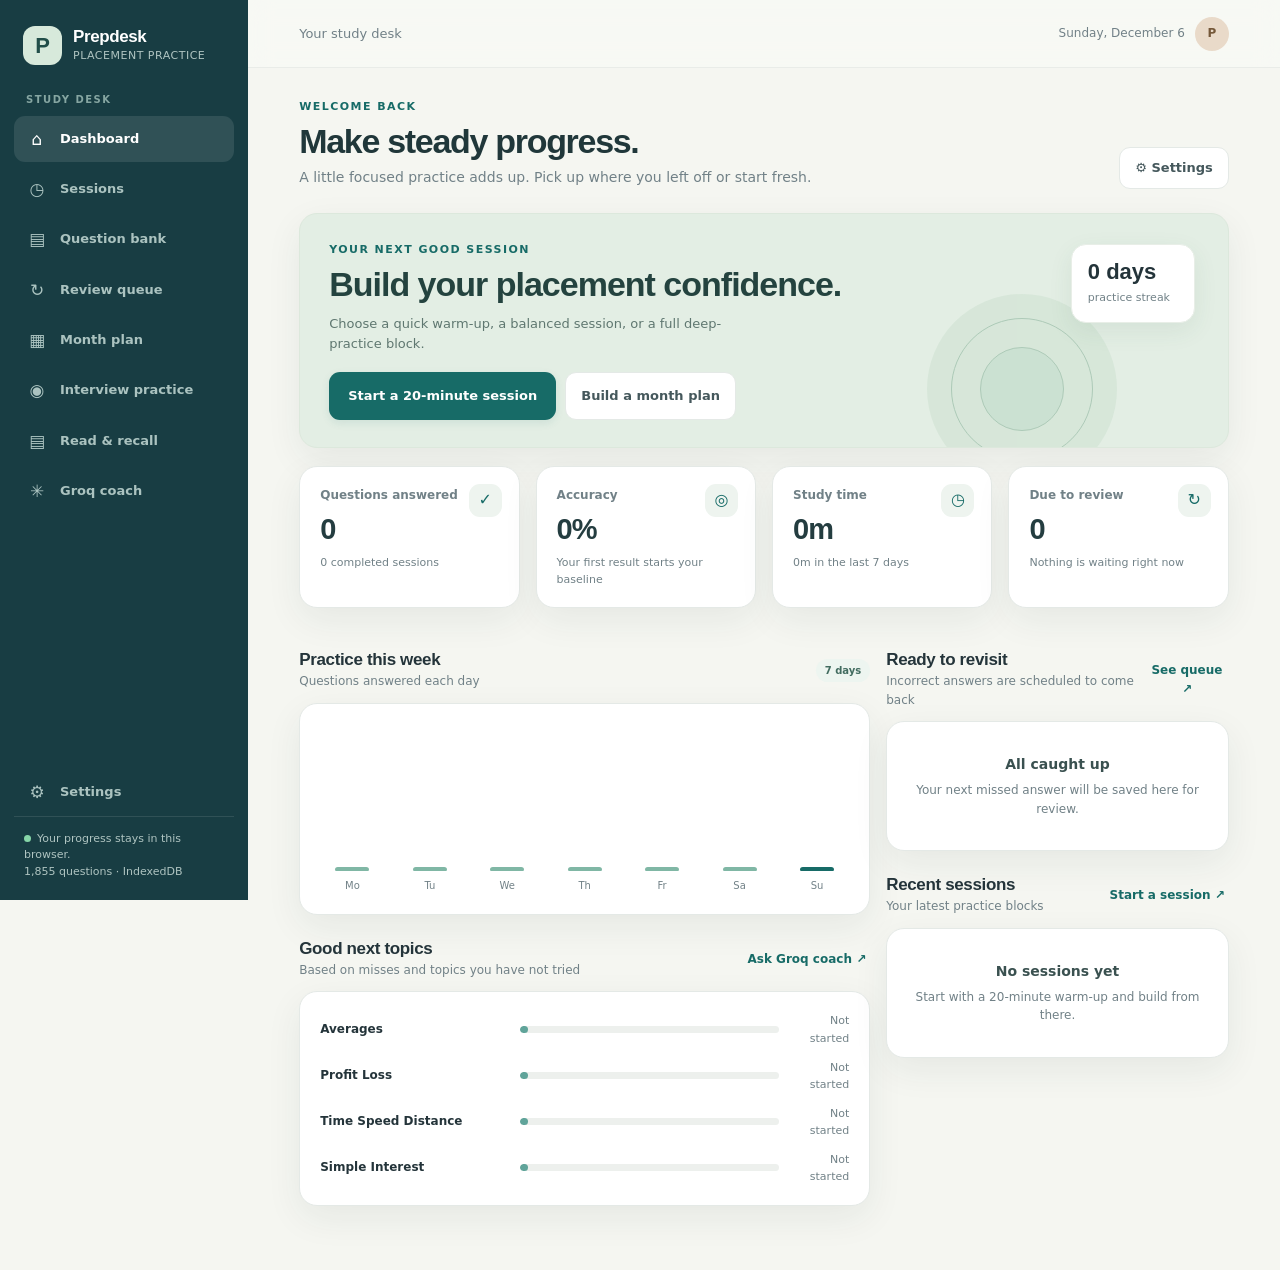
==== index.html @ 24a037cd "Add article recall practice and Netlify setup" ====
<!doctype html>
<html lang="en">
<head>
  <meta charset="utf-8">
  <meta name="viewport" content="width=device-width, initial-scale=1">
  <meta name="theme-color" content="#173c43">
  <meta name="description" content="A private, local placement aptitude practice desk with progress tracking, spaced review, study sessions, monthly planning, and a Groq-powered study coach.">
  <title>Prepdesk · Placement Practice</title>
  <link rel="manifest" href="manifest.webmanifest">
  <link rel="icon" href="icon.svg" type="image/svg+xml">
  <link rel="stylesheet" href="styles.css?v=20261112-reading1">
  <script defer src="app.js?v=20261112-reading1"></script>
</head>
<body>
  <div id="boot" class="boot-screen"><div class="boot-mark">P</div><div><strong>Prepdesk</strong><p>Opening your private study desk…</p></div></div>
  <div id="app" hidden></div>
  <noscript>This study app needs JavaScript enabled in your browser.</noscript>
</body>
</html>
---- styles.css ----
:root{color-scheme:light;--ink:#24343a;--muted:#718187;--line:#e4e9e6;--paper:#fff;--bg:#f5f6f1;--teal:#176b67;--teal2:#dfeee8;--nav:#183d43;--nav-muted:#abc3c0;--gold:#e6ae67;--peach:#f7e9d9;--red:#b44d48;--red-soft:#f9e7e4;--green:#26734d;--green-soft:#e2f2e8;--shadow:0 12px 36px rgba(28,52,50,.07);--radius:18px;font-family:'DM Sans',system-ui,-apple-system,'Segoe UI',sans-serif;font-synthesis:none;text-rendering:optimizeLegibility}
*{box-sizing:border-box}[hidden]{display:none!important}html{min-height:100%;background:var(--bg)}body{margin:0;color:var(--ink);font-size:15px;line-height:1.55}button,input,select,textarea{font:inherit}button{cursor:pointer}button:disabled{cursor:not-allowed;opacity:.52}a{color:inherit}.boot-screen{height:100vh;display:flex;align-items:center;justify-content:center;gap:14px;color:var(--ink)}.boot-screen p{margin:1px 0;color:var(--muted);font-size:13px}.boot-mark,.brand-mark{display:grid;place-items:center;background:#d8e9df;color:#235c55;font:800 22px Manrope,sans-serif;border-radius:13px;width:48px;height:48px}
.layout{min-height:100vh;display:grid;grid-template-columns:248px minmax(0,1fr)}.sidebar{position:sticky;top:0;height:100vh;background:var(--nav);color:white;display:flex;flex-direction:column;padding:22px 14px 16px;z-index:20}.brand{display:flex;gap:11px;align-items:center;padding:4px 9px 27px}.brand-mark{width:39px;height:39px;background:#d7e9db;color:#214e49;border-radius:12px}.brand strong{display:block;font:800 17px Manrope,sans-serif;letter-spacing:-.4px}.brand small{display:block;color:#afc4c1;font-size:11px;letter-spacing:.5px}.nav-caption{padding:0 12px 8px;font-size:10px;letter-spacing:1.5px;text-transform:uppercase;color:#86a6a2;font-weight:700}.nav-list{display:grid;gap:4px}.nav-item{border:0;color:var(--nav-muted);background:transparent;padding:10px 12px;border-radius:11px;display:flex;align-items:center;gap:12px;text-align:left;font-weight:600;font-size:13px;transition:.15s}.nav-item:hover{background:#ffffff10;color:white}.nav-item.active{background:#ffffff1a;color:white}.nav-item .ico{font-size:17px;width:22px;text-align:center;font-weight:400}.nav-spacer{flex:1}.sidebar-note{border-top:1px solid #ffffff1a;padding:14px 10px 4px;color:#afc4c1;font-size:11px;line-height:1.5}.local-dot{display:inline-block;width:7px;height:7px;border-radius:50%;background:#86d6a8;margin-right:6px}.main-column{min-width:0}.topbar{height:68px;display:flex;justify-content:space-between;align-items:center;padding:0 clamp(20px,4vw,55px);border-bottom:1px solid #e9ece8;background:#f8f9f5e8;backdrop-filter:blur(12px);position:sticky;top:0;z-index:10}.crumb{font-size:13px;color:var(--muted)}.top-actions{display:flex;align-items:center;gap:10px}.today{font-size:12px;color:var(--muted)}.avatar{width:34px;height:34px;border-radius:50%;background:#e9dac9;color:#755839;display:grid;place-items:center;font-size:12px;font-weight:800}.mobile-menu{display:none}.content{max-width:1440px;margin:0 auto;padding:30px clamp(20px,4vw,56px) 64px}.page-head{display:flex;align-items:flex-end;justify-content:space-between;gap:20px;margin-bottom:24px}.eyebrow{font-size:11px;letter-spacing:1.45px;text-transform:uppercase;color:var(--teal);font-weight:800;margin-bottom:7px}.page-head h1{font:800 clamp(25px,3vw,34px)/1.13 Manrope,sans-serif;letter-spacing:-1.3px;margin:0;color:#20373a}.page-head p{margin:7px 0 0;color:var(--muted);font-size:14px}.page-actions{display:flex;gap:9px;align-items:center;flex-wrap:wrap}
.btn{border:1px solid transparent;border-radius:11px;padding:10px 15px;background:var(--teal);color:white;font-size:13px;font-weight:700;box-shadow:0 3px 8px #176b671a;transition:.15s}.btn:hover{background:#105653;transform:translateY(-1px)}.btn.secondary{background:white;border-color:var(--line);box-shadow:none;color:#45585c}.btn.secondary:hover{background:#f7faf7;border-color:#cbd8d2}.btn.subtle{border:0;background:transparent;color:var(--teal);box-shadow:none}.btn.danger{color:var(--red);background:var(--red-soft);box-shadow:none}.btn.small{padding:7px 11px;font-size:12px}.btn.large{padding:13px 18px}.btn.gold{background:#eab873;color:#47351e}.btn:focus-visible,.nav-item:focus-visible,input:focus-visible,select:focus-visible,textarea:focus-visible{outline:3px solid #74b6a5;outline-offset:2px}
.grid{display:grid;gap:16px}.grid.kpis{grid-template-columns:repeat(4,minmax(0,1fr));margin-bottom:18px}.grid.two{grid-template-columns:minmax(0,1.5fr) minmax(280px,.9fr)}.grid.three{grid-template-columns:repeat(3,minmax(0,1fr))}.card{background:var(--paper);border:1px solid var(--line);border-radius:var(--radius);box-shadow:var(--shadow)}.card-pad{padding:20px}.kpi{padding:19px 20px;min-height:125px;position:relative;overflow:hidden}.kpi-label{font-size:12px;color:var(--muted);font-weight:600}.kpi-value{font:800 29px/1.1 Manrope,sans-serif;letter-spacing:-1px;margin-top:10px;color:#243d40}.kpi-foot{font-size:11px;color:var(--muted);margin-top:8px}.kpi-icon{position:absolute;right:17px;top:17px;width:33px;height:33px;display:grid;place-items:center;background:#eef4ef;border-radius:11px;color:var(--teal);font-size:16px}.hero{background:#e3eee4;border:1px solid #dce8dc;min-height:226px;position:relative;overflow:hidden;padding:27px 29px;display:flex;align-items:center}.hero-copy{position:relative;z-index:2;max-width:550px}.hero h2{font:800 clamp(23px,3vw,34px)/1.12 Manrope,sans-serif;letter-spacing:-1px;margin:0;color:#24433f}.hero p{font-size:13px;color:#5f7770;margin:11px 0 17px;max-width:440px}.hero-actions{display:flex;gap:9px;flex-wrap:wrap}.hero-art{position:absolute;right:12%;bottom:-37px;width:190px;height:190px;border-radius:50%;background:#d2e4d5;opacity:.7}.hero-art:before,.hero-art:after{content:'';position:absolute;border:1px solid #96bba5;border-radius:50%;inset:24px}.hero-art:after{inset:53px;background:#c1dccb}.hero-stat{position:absolute;right:33px;top:30px;background:#fff;border:1px solid #e8eee7;border-radius:15px;padding:14px 16px;box-shadow:0 8px 24px #365c4815;min-width:124px;z-index:2}.hero-stat b{font:800 22px Manrope,sans-serif;display:block}.hero-stat span{font-size:11px;color:var(--muted)}.section-title{display:flex;justify-content:space-between;align-items:center;margin:24px 0 12px;gap:10px}.section-title h2{font:750 17px Manrope,sans-serif;letter-spacing:-.35px;margin:0}.section-title p{font-size:12px;color:var(--muted);margin:2px 0 0}.text-link{border:0;background:transparent;color:var(--teal);font-size:12px;font-weight:700;padding:4px}.focus-list{display:grid;gap:12px}.focus-row{display:grid;grid-template-columns:minmax(95px,1.1fr) minmax(80px,1.5fr) 60px;gap:10px;align-items:center}.focus-name{font-size:12px;font-weight:700;overflow:hidden;text-overflow:ellipsis;white-space:nowrap}.bar{height:7px;background:#edf0ed;border-radius:9px;overflow:hidden}.bar span{height:100%;display:block;border-radius:9px;background:#60a49a}.bar span.low{background:#d69c63}.focus-meta{text-align:right;font-size:11px;color:var(--muted)}.topic-empty{font-size:12px;color:var(--muted);padding:18px 0}.week-chart{height:170px;display:flex;align-items:flex-end;gap:clamp(8px,2vw,19px);padding:8px 3px 0}.day-col{flex:1;display:flex;flex-direction:column;align-items:center;justify-content:flex-end;height:100%;gap:7px}.day-val{font-size:10px;color:#809094}.day-bar{width:min(34px,70%);min-height:4px;background:#80b7a5;border-radius:7px 7px 3px 3px;transition:height .25s}.day-bar.today-bar{background:var(--teal)}.day-lbl{font-size:10px;color:var(--muted)}.streak-card{background:#f7eee1;border-color:#f1e6d5}.streak-flex{display:flex;align-items:center;gap:13px}.streak-glyph{font-size:27px}.streak-copy strong{font:800 20px Manrope,sans-serif;display:block}.streak-copy span{font-size:11px;color:#89785e}
.tag{display:inline-flex;align-items:center;gap:5px;background:#edf5f0;color:#426c60;border-radius:999px;padding:4px 9px;font-size:10px;font-weight:700}.tag.orange{background:#f8eee0;color:#927046}.tag.red{background:var(--red-soft);color:var(--red)}.tag.gray{background:#f0f2ef;color:#69777a}.tag.green{background:var(--green-soft);color:var(--green)}.session-presets{display:grid;grid-template-columns:repeat(3,1fr);gap:12px}.preset{border:1px solid var(--line);border-radius:15px;background:white;padding:16px;text-align:left;transition:.15s}.preset:hover,.preset.selected{border-color:#82b9a9;background:#f2f8f4;transform:translateY(-1px)}.preset-time{font:800 21px Manrope,sans-serif;display:block;color:#254541}.preset-title{font-size:12px;font-weight:750;display:block;margin-top:3px}.preset-info{font-size:11px;color:var(--muted);display:block;margin-top:5px}.field{display:grid;gap:6px}.field label,.label{font-size:12px;font-weight:700;color:#53666a}.field input,.field select,.field textarea,.control-input{width:100%;border:1px solid #dce4df;border-radius:11px;background:#fff;padding:11px 12px;color:var(--ink)}.field textarea{min-height:76px;resize:vertical}.field select[multiple]{min-height:158px}.field-help{font-size:11px;color:var(--muted)}.form-grid{display:grid;grid-template-columns:repeat(2,minmax(0,1fr));gap:16px}.form-stack{display:grid;gap:17px}.choice-grid{display:flex;flex-wrap:wrap;gap:8px}.chip-check{position:relative}.chip-check input{position:absolute;opacity:0;pointer-events:none}.chip-check span{display:inline-flex;padding:8px 11px;border:1px solid var(--line);border-radius:999px;background:white;color:#5d6f72;font-size:12px;font-weight:700;cursor:pointer}.chip-check input:checked+span{background:#e3f0e9;color:#276459;border-color:#a9cbbb}.combo-grid{display:grid;grid-template-columns:repeat(5,minmax(0,1fr));gap:8px}.combo-btn{border:1px solid var(--line);border-radius:12px;background:white;padding:11px 9px;text-align:left}.combo-btn b{display:block;font-size:11px;color:#304d4a}.combo-btn small{color:var(--muted);font-size:10px}.combo-btn:hover,.combo-btn.active{background:#eef6f1;border-color:#a8c9b9}.form-divider{border:0;border-top:1px solid var(--line);margin:2px 0}
.toggle-row{display:flex;justify-content:space-between;align-items:center;gap:18px;padding:13px 0}.toggle-row+.toggle-row{border-top:1px solid var(--line)}.toggle-label strong{font-size:13px;display:block}.toggle-label small{font-size:11px;color:var(--muted)}.switch{position:relative;width:40px;height:23px;flex:0 0 auto}.switch input{opacity:0;width:0;height:0}.switch span{position:absolute;inset:0;background:#dce3de;border-radius:20px;transition:.18s;cursor:pointer}.switch span:before{content:'';position:absolute;width:17px;height:17px;left:3px;top:3px;background:white;border-radius:50%;transition:.18s;box-shadow:0 1px 3px #0002}.switch input:checked+span{background:var(--teal)}.switch input:checked+span:before{transform:translateX(17px)}
.question-card{overflow:hidden}.question-top{padding:15px 20px;border-bottom:1px solid var(--line);display:flex;align-items:center;justify-content:space-between;gap:10px}.question-content{padding:clamp(20px,4vw,38px)}.question-text{font:700 clamp(17px,2vw,21px)/1.45 Manrope,sans-serif;white-space:pre-wrap;margin:0 0 18px;color:#263d3e}.passage{margin:0 0 20px;padding:15px 17px;border-left:3px solid #85b4a3;background:#f4f8f4;border-radius:4px;color:#405a58;overflow:auto;font-size:13px}.passage p{margin:0 0 6px}.passage table{border-collapse:collapse;width:100%;font-size:12px;margin:6px 0}.passage th,.passage td{border:1px solid #d2dfd8;padding:6px 8px;text-align:left}.passage th{background:#e8f1eb}.figures{display:grid;gap:12px;margin:0 0 22px}.figures img{display:block;max-width:100%;max-height:560px;object-fit:contain;object-position:left center;border:1px solid var(--line);border-radius:10px;background:white;padding:8px}.options{display:grid;gap:9px}.option{display:flex;gap:11px;align-items:flex-start;border:1px solid #e2e8e4;border-radius:12px;padding:12px 14px;cursor:pointer;transition:.12s;background:#fff}.option:hover{background:#f8faf7;border-color:#9ac5b3}.option input{margin:5px 0 0;accent-color:var(--teal);flex:0 0 auto}.option span{white-space:pre-wrap;font-size:13px}.option.selected{border-color:#6fac98;background:#f0f7f2}.option.correct{border-color:#87c29a;background:#eef8f0}.option.incorrect{border-color:#dfa49c;background:#fff3f0}.feedback{border-radius:13px;padding:14px 16px;margin-top:18px;background:#f1f4f2;font-size:13px}.feedback.good{background:#eaf5ed;color:#286246}.feedback.bad{background:#fff1ee;color:#98453c}.feedback strong{display:block;margin-bottom:4px}.explanation{white-space:pre-wrap;color:var(--ink);margin-top:7px}.answer-cta{margin-top:15px;display:flex;justify-content:space-between;gap:8px}.session-head{display:flex;align-items:center;justify-content:space-between;gap:14px;margin-bottom:16px}.session-timer{font:800 24px Manrope,sans-serif;letter-spacing:-.5px;color:#23413e}.session-timer.urgent{color:var(--red)}.session-progress{height:6px;background:#e6ece7;border-radius:7px;overflow:hidden;flex:1;margin:0 18px}.session-progress span{display:block;height:100%;background:#5ba08e;border-radius:7px}.session-meta{display:flex;gap:8px;align-items:center;color:var(--muted);font-size:12px}.session-bottom{display:flex;justify-content:space-between;align-items:center;gap:12px;margin-top:15px}.session-buttons{display:flex;gap:8px}.kbd-hint{color:#8a9897;font-size:11px}.result-hero{background:#e8f1e8;padding:28px;border-radius:18px;border:1px solid #dce9df;display:flex;align-items:center;justify-content:space-between;gap:18px}.result-score{font:800 44px Manrope,sans-serif;color:#24554c}.result-details{font-size:13px;color:#5e7370}.result-ring{width:112px;height:112px;border-radius:50%;background:conic-gradient(#4d9d81 var(--pct),#d6e3db var(--pct));display:grid;place-items:center;flex:0 0 auto}.result-ring:before{content:attr(data-label);width:82px;height:82px;border-radius:50%;display:grid;place-items:center;background:#e8f1e8;font:800 18px Manrope,sans-serif;color:#305e50}
.review-list,.history-list,.plan-list{display:grid;gap:9px}.list-row{display:flex;align-items:center;gap:13px;padding:13px 14px;border:1px solid var(--line);border-radius:13px;background:white}.list-main{min-width:0;flex:1}.list-main strong{display:block;font-size:12px;white-space:nowrap;overflow:hidden;text-overflow:ellipsis}.list-main small{display:block;color:var(--muted);font-size:11px;margin-top:3px}.list-end{text-align:right;font-size:11px;color:var(--muted);white-space:nowrap}.review-indicator{width:9px;height:9px;border-radius:50%;background:#dc9a67;flex:0 0 auto}.calendar-grid{display:grid;grid-template-columns:repeat(7,minmax(0,1fr));gap:6px}.calendar-day-head{text-align:center;font-size:10px;color:var(--muted);padding:4px}.calendar-cell{min-height:68px;border:1px solid var(--line);background:white;border-radius:11px;padding:7px}.calendar-cell.muted{opacity:.45}.calendar-cell.today{border-color:#72ae98;background:#f1f7f1}.calendar-num{font-size:10px;color:#748489}.calendar-pill{background:#e8f2eb;color:#356d58;border-radius:5px;padding:3px 4px;font-size:9px;line-height:1.3;margin-top:4px;overflow:hidden;white-space:nowrap;text-overflow:ellipsis}.plan-week{margin:17px 0}.week-label{font:750 13px Manrope,sans-serif;margin-bottom:8px}.plan-topic-list{display:flex;flex-wrap:wrap;gap:5px;margin:5px 0}.plan-day{display:grid;grid-template-columns:88px minmax(0,1fr) auto;align-items:center;gap:12px;padding:13px 14px;border:1px solid var(--line);border-radius:13px;background:white}.plan-date{font-size:11px;font-weight:750;color:#49605f}.plan-date small{display:block;color:var(--muted);font-weight:500}.plan-session-title{font-size:12px;font-weight:750}.plan-session-note{font-size:11px;color:var(--muted)}
.coach-layout{display:grid;grid-template-columns:minmax(0,1.3fr) minmax(260px,.8fr);gap:16px;align-items:start}.chat-card{min-height:510px;display:flex;flex-direction:column}.chat-head{padding:18px 20px;border-bottom:1px solid var(--line);display:flex;align-items:center;gap:11px}.coach-orb{width:38px;height:38px;border-radius:13px;background:#e5f0e8;display:grid;place-items:center;color:#327468;font-size:18px}.chat-head strong{display:block;font-size:14px}.chat-head small{display:block;color:var(--muted);font-size:11px}.chat-log{padding:18px;display:flex;flex-direction:column;gap:12px;flex:1;max-height:480px;overflow:auto}.bubble{max-width:88%;padding:12px 14px;border-radius:14px;font-size:13px;white-space:pre-wrap}.bubble.assistant{align-self:flex-start;background:#f0f5f1;border:1px solid #e6ede7}.bubble.user{align-self:flex-end;background:#1a6b65;color:white}.bubble p{margin:0 0 8px}.bubble p:last-child{margin-bottom:0}.chat-compose{padding:14px 16px;border-top:1px solid var(--line);display:flex;gap:8px;align-items:flex-end}.chat-compose textarea{flex:1;min-height:43px;max-height:120px;resize:vertical;border:1px solid var(--line);border-radius:12px;padding:10px 12px;outline-color:#7bb5a2}.quick-prompts{padding:0 16px 12px;display:flex;gap:7px;flex-wrap:wrap}.quick-prompts button{border:1px solid var(--line);background:#fff;color:#536965;border-radius:999px;padding:6px 9px;font-size:10px}.quick-prompts button:hover{background:#edf6ef}.typing{color:var(--muted);font-size:12px}.insight-card{padding:18px}.insight-card h3{font:750 14px Manrope,sans-serif;margin:0}.insight-card p{font-size:12px;color:var(--muted);margin:7px 0 0}.insight-list{display:grid;gap:12px;margin-top:15px}.insight{padding:11px 12px;background:#f7f8f5;border-radius:11px}.insight b{display:block;font-size:12px}.insight span{font-size:11px;color:var(--muted)}.privacy-note{padding:12px 13px;border-radius:12px;background:#f7f2e9;color:#79653f;font-size:11px;line-height:1.5}
.settings-row{padding:17px 0;border-bottom:1px solid var(--line)}.settings-row:last-child{border:0}.settings-row h3{font:750 14px Manrope,sans-serif;margin:0 0 4px}.settings-row p{font-size:12px;color:var(--muted);margin:0 0 12px;max-width:760px}.inline-form{display:flex;gap:8px;align-items:center;max-width:750px}.inline-form input{flex:1;min-width:0;border:1px solid var(--line);border-radius:10px;padding:10px 12px}.notice{padding:12px 14px;border-radius:12px;background:#eef4ef;font-size:11px;color:#567169}.notice.warning{background:#fbf0e2;color:#896940}.modal-backdrop{position:fixed;inset:0;background:#102d2e88;display:grid;place-items:center;padding:18px;z-index:60}.modal{max-width:510px;width:100%;background:white;border-radius:18px;padding:22px;box-shadow:0 22px 80px #102d2e44}.modal h2{font:800 20px Manrope,sans-serif;margin:0}.modal p{font-size:13px;color:var(--muted)}.toast{position:fixed;bottom:22px;right:22px;background:#244b46;color:white;border-radius:12px;padding:12px 16px;box-shadow:var(--shadow);font-size:12px;z-index:80;animation:toastIn .18s ease}.skeleton{height:10px;background:linear-gradient(90deg,#eef1ec,#f8faf7,#eef1ec);background-size:200%;animation:shimmer 1.5s infinite;border-radius:8px}@keyframes shimmer{to{background-position:-200% 0}}@keyframes toastIn{from{transform:translateY(8px);opacity:0}to{transform:translateY(0);opacity:1}}.empty-state{text-align:center;padding:32px 15px;color:var(--muted);font-size:12px}.empty-state b{display:block;color:#3a5150;font-size:14px;margin-bottom:5px}.subtle-line{color:var(--muted);font-size:11px}.progress-track{height:8px;border-radius:10px;background:#edf1ed;overflow:hidden}.progress-track span{display:block;height:100%;background:#71aa91;border-radius:10px}.mono{font-variant-numeric:tabular-nums}.divider{height:1px;background:var(--line);margin:17px 0}.shortcuts{display:flex;gap:6px;flex-wrap:wrap}.icon-btn{border:1px solid var(--line);border-radius:9px;background:white;padding:7px 10px;color:#596c6d;font-size:11px}
@media(max-width:1120px){.layout{grid-template-columns:218px minmax(0,1fr)}.grid.kpis{grid-template-columns:repeat(2,minmax(0,1fr))}.grid.two,.coach-layout{grid-template-columns:1fr}.combo-grid{grid-template-columns:repeat(3,minmax(0,1fr))}.hero-art{right:9%}}
@media(max-width:760px){.layout{display:block}.sidebar{position:fixed;left:-260px;width:248px;transition:left .2s;box-shadow:12px 0 45px #102d2e33}.sidebar.open{left:0}.mobile-menu{display:inline-grid;place-items:center;border:1px solid var(--line);background:white;border-radius:9px;width:34px;height:34px;color:#3c5554}.topbar{height:58px;padding:0 15px}.topbar-left{display:flex;align-items:center;gap:10px}.today{display:none}.content{padding:22px 15px 45px}.page-head{align-items:flex-start;flex-direction:column;margin-bottom:18px}.page-actions{width:100%}.hero{padding:23px 20px;min-height:235px}.hero-stat{right:16px;top:auto;bottom:14px;padding:9px 12px}.hero-art{right:15%;bottom:-75px}.session-presets{grid-template-columns:1fr}.combo-grid{grid-template-columns:repeat(2,minmax(0,1fr))}.form-grid{grid-template-columns:1fr}.result-hero{padding:21px}.result-ring{width:90px;height:90px}.result-ring:before{width:65px;height:65px}.plan-day{grid-template-columns:68px minmax(0,1fr)}.plan-day>.btn{grid-column:2;justify-self:start}.calendar-cell{min-height:55px;padding:5px}.calendar-grid{gap:3px}.calendar-pill{font-size:8px}.focus-row{grid-template-columns:minmax(85px,1fr) minmax(60px,1fr) 48px}.session-head{flex-wrap:wrap}.session-progress{order:3;flex-basis:100%;margin:0}.session-meta{margin-left:auto}}
@media(max-width:460px){.grid.kpis{gap:9px}.kpi{padding:14px;min-height:112px}.kpi-value{font-size:24px}.kpi-icon{width:27px;height:27px;right:11px;top:11px}.hero-stat{right:12px;bottom:10px}.hero-copy{padding-bottom:48px}.hero h2{font-size:26px}.hero-art{right:8%}.calendar-cell{min-height:48px}.calendar-pill{display:none}.calendar-num{font-size:9px}.week-chart{height:135px}.page-head h1{font-size:28px}.session-timer{font-size:21px}.session-bottom{align-items:flex-start;flex-direction:column}.answer-cta{flex-direction:column}.answer-cta .btn{width:100%}.bubble{max-width:96%}}

.reading-layout{display:grid;grid-template-columns:minmax(0,1.5fr) minmax(270px,.75fr);gap:16px;align-items:start}.reading-board-callout{display:flex;align-items:center;justify-content:space-between;gap:18px;padding:20px;border-radius:15px;background:#eef5ef;border:1px solid #dfeae0}.reading-board-callout h2{font:800 18px Manrope,sans-serif;color:#294d45;margin:5px 0}.reading-board-callout p{font-size:12px;line-height:1.6;color:#61736e;margin:0;max-width:560px}.reading-form>label{display:block;font-size:12px;font-weight:750;margin:14px 0 6px}.reading-form>input{width:100%;border:1px solid var(--line);border-radius:11px;padding:11px 12px;font:12px Manrope,sans-serif;color:var(--ink);outline-color:#78ad9a}.reading-form .interview-actions{margin-top:16px}
@media(max-width:1120px){.reading-layout{grid-template-columns:1fr}}
@media(max-width:760px){.reading-board-callout{align-items:flex-start;flex-direction:column;padding:16px}.reading-board-callout .btn{width:100%;justify-content:center}}

.interview-layout{display:grid;grid-template-columns:minmax(0,1.5fr) minmax(270px,.75fr);gap:16px;align-items:start}.interview-main{padding:22px}.interview-toolbar{display:flex;align-items:center;gap:8px;flex-wrap:wrap;margin-bottom:18px}.interview-filter{display:flex;align-items:center;gap:8px;margin-right:auto;color:var(--muted);font-size:12px}.interview-filter select{border:1px solid var(--line);border-radius:9px;background:#fff;padding:8px 10px;color:var(--ink)}.interview-question{padding:24px;border-radius:16px;background:#f1f6f1;border:1px solid #e1ebe2}.interview-question h2{font:800 23px Manrope,sans-serif;margin:5px 0 10px;color:#224c45}.interview-question>p{font:650 17px/1.65 Manrope,sans-serif;color:#294440;max-width:850px}.interview-followups{margin:16px 0;color:#516d64;font-size:12px}.interview-followups summary,.interview-record summary{cursor:pointer}.interview-followups ul{padding-left:21px;line-height:1.8}.interview-actions{display:flex;gap:8px;flex-wrap:wrap;margin-top:19px}.interview-help{font-size:11px;color:var(--muted);margin:12px 0 0}.interview-step{padding:22px 3px 2px}.interview-step h3,.interview-side-title{font:800 17px Manrope,sans-serif;color:#284a43;margin:4px 0 7px}.interview-step>p{color:var(--muted);font-size:12px;max-width:780px}.interview-step>label{display:block;font-size:12px;font-weight:750;margin:14px 0 6px}.interview-step textarea{width:100%;resize:vertical;border:1px solid var(--line);border-radius:11px;padding:11px 12px;font:12px/1.6 Manrope,sans-serif;color:var(--ink);outline-color:#78ad9a}.interview-submit-row{display:flex;align-items:center;gap:12px;flex-wrap:wrap;margin:12px 0}.interview-privacy{margin-top:10px;line-height:1.5}.interview-side{display:grid;gap:14px}.interview-skill-list{display:flex;gap:6px;flex-wrap:wrap;margin-top:13px}.interview-stat-row{display:flex;justify-content:space-between;gap:12px;padding:8px 0;border-bottom:1px solid var(--line);font-size:11px;color:var(--muted)}.interview-stat-row b{color:#35554d;text-align:right}.rubric-list{padding-left:18px;font-size:11px;line-height:1.8;color:#61736e}.rubric-list b{color:#314e47}.interview-history{display:grid;gap:9px}.interview-record{border:1px solid var(--line);border-radius:13px;background:white;padding:0 14px}.interview-record summary{display:flex;align-items:center;gap:12px;min-height:66px;list-style:none}.interview-record summary::-webkit-details-marker{display:none}.interview-record-score{font:800 19px Manrope,sans-serif;color:#2d6759;min-width:48px}.interview-record-score small{font-size:10px;color:var(--muted)}.interview-record-title{min-width:0;flex:1}.interview-record-title strong,.interview-record-title small{display:block;overflow:hidden;text-overflow:ellipsis;white-space:nowrap}.interview-record-title strong{font-size:12px}.interview-record-title small{font-size:10px;color:var(--muted);margin-top:3px}.interview-record-body{border-top:1px solid var(--line);padding:12px 0 15px;font-size:12px;line-height:1.6;color:#526965}.interview-record-body p{margin:5px 0 10px}.interview-metrics{display:flex;gap:6px;flex-wrap:wrap;margin:9px 0}.interview-metrics span{font-size:10px;background:#f2f5f2;border-radius:7px;padding:5px 7px}.interview-metrics b{color:#315d50}.interview-transcript{white-space:pre-wrap;background:#f7f8f5;border-radius:9px;padding:10px}
@media(max-width:1120px){.interview-layout{grid-template-columns:1fr}}
@media(max-width:760px){.interview-main{padding:15px}.interview-question{padding:18px}.interview-question h2{font-size:20px}.interview-question>p{font-size:15px}.interview-toolbar{align-items:flex-start}.interview-filter{width:100%;justify-content:space-between}.interview-filter select{flex:1;max-width:220px}.interview-record summary{gap:8px}.interview-record-score{min-width:43px}}
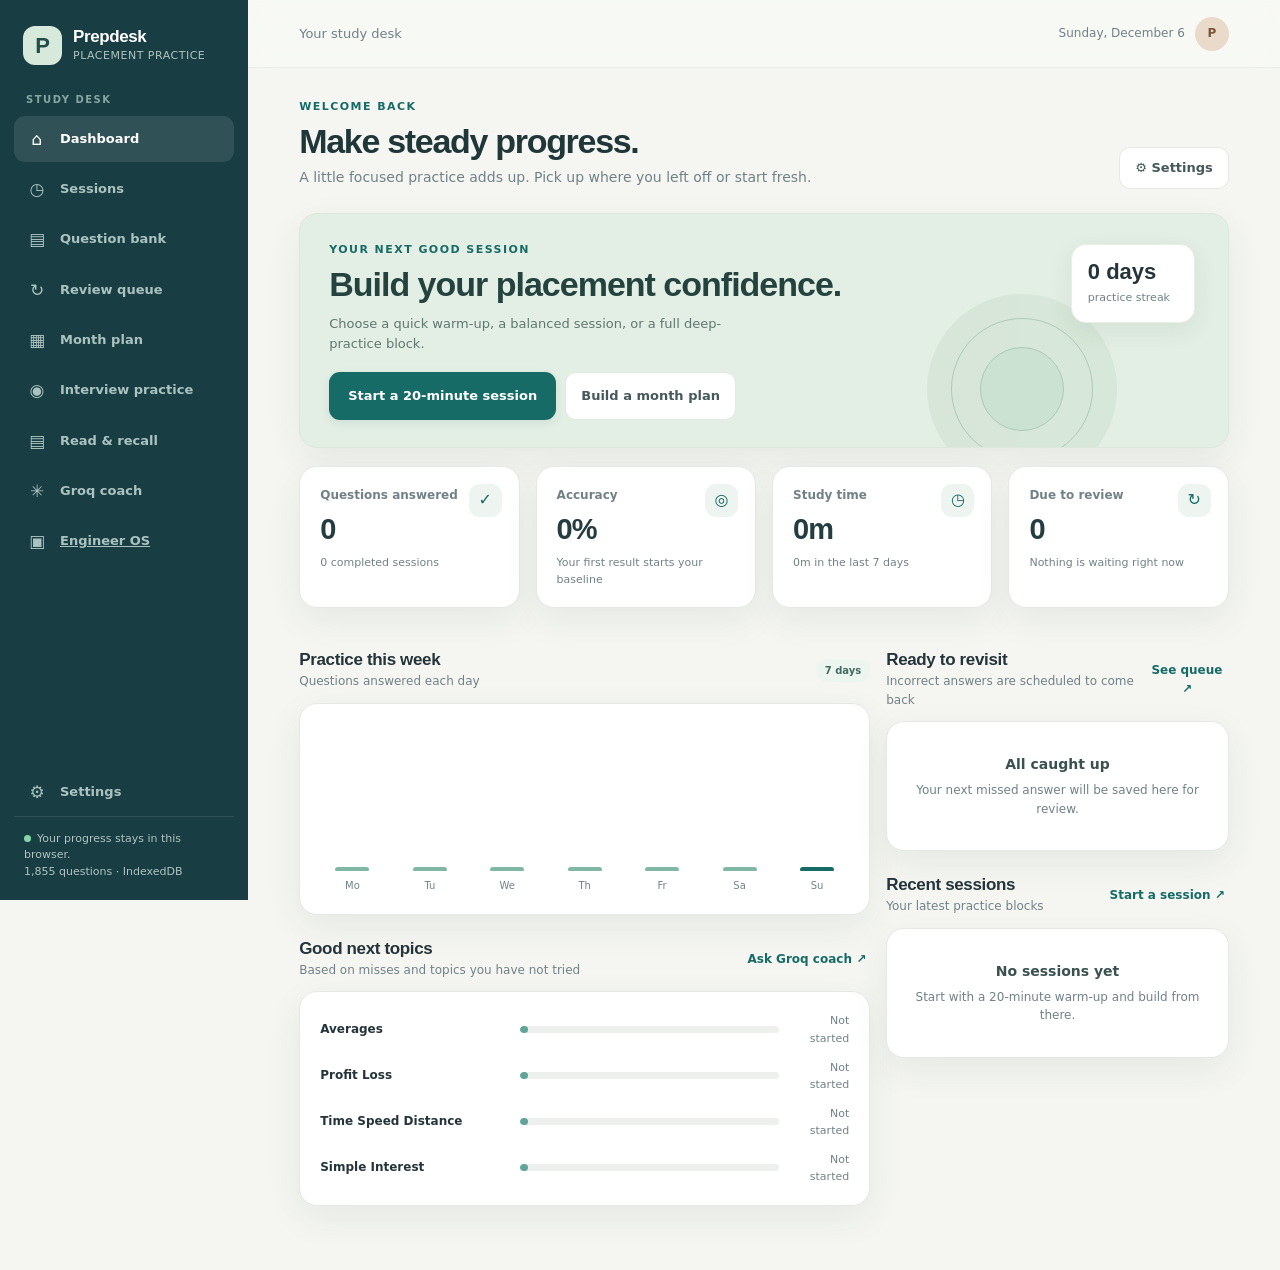
==== commit 49590403: "Add Engineer OS engineering challenge" ====
--- a/index.html
+++ b/index.html
@@ -9,7 +9,7 @@
   <link rel="manifest" href="manifest.webmanifest">
   <link rel="icon" href="icon.svg" type="image/svg+xml">
   <link rel="stylesheet" href="styles.css?v=20261112-reading1">
-  <script defer src="app.js?v=20261112-reading1"></script>
+  <script defer src="app.js?v=20261126-engineer1"></script>
 </head>
 <body>
   <div id="boot" class="boot-screen"><div class="boot-mark">P</div><div><strong>Prepdesk</strong><p>Opening your private study desk…</p></div></div>
